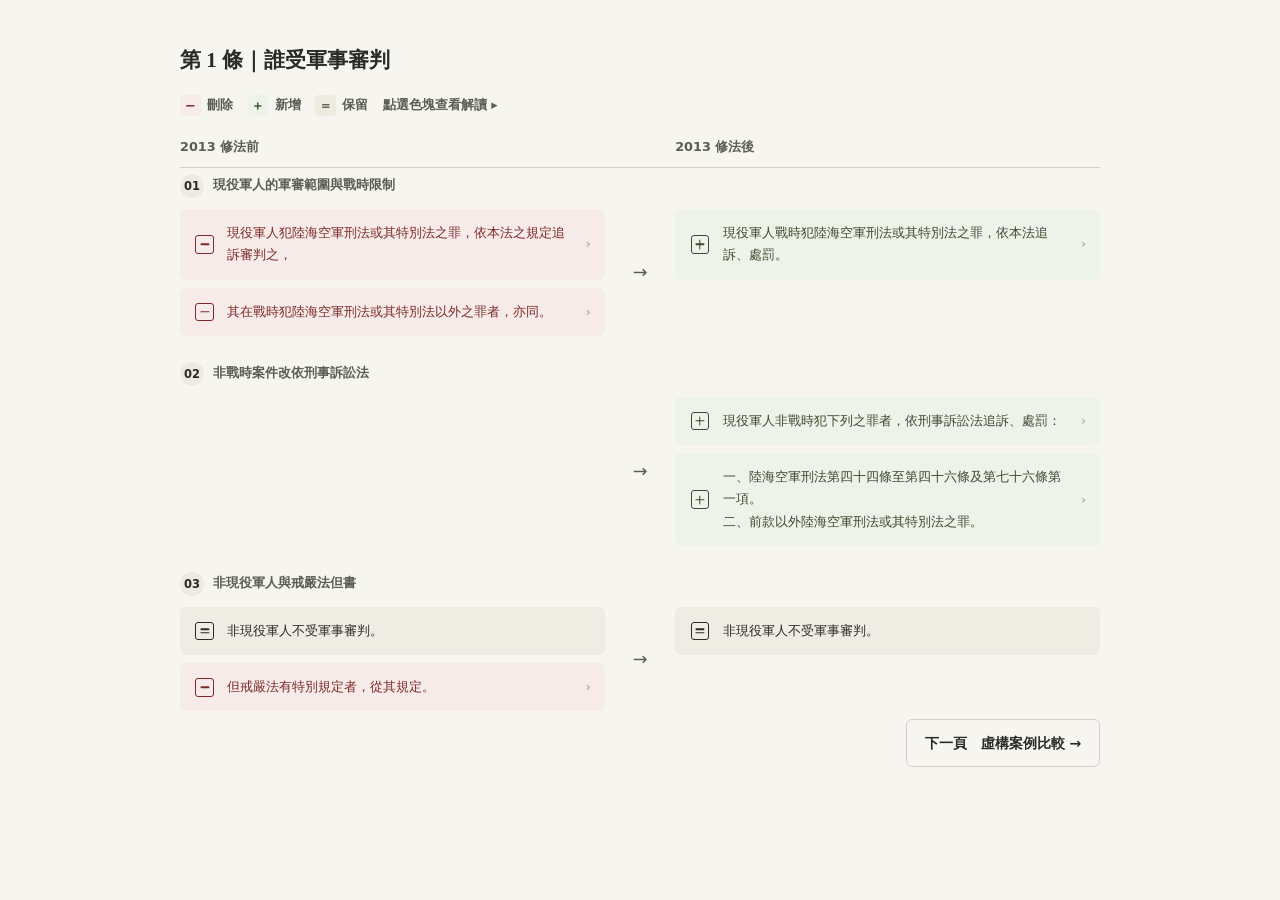
==== assets/interactive-002.html @ 4dfee051 "Add files via upload" ====
<!doctype html>
<html lang="zh-Hant-TW">
<head>
  <meta charset="utf-8">
  <meta name="viewport" content="width=device-width, initial-scale=1">
  <meta name="description" content="2013年軍事審判法修法、2025年草案方向與三宗案件的互動解析。">
  <title>軍審權，如何離開又可能回到平時？</title>
  <style>
    :root{--ink:#292A28;--muted:#5b5c53;--paper:#F7F5EF;--paper2:#EDEAE0;--paper3:#E8E3D3;--line:#292A28;--line-soft:rgba(41,42,40,.18);--mil:#4B5240;--milsoft:#E4E8DE;--civil:#2f4f66;--civilsoft:#E3E9EE;--add:#EEF3E9;--addink:#3c4a30;--del:#F6EBE8;--delink:#7A2A28;--draft:#A9803F;--draftsoft:#F5EEDD;--gold:#A9803F;--focus:#7A2A28}
    *{box-sizing:border-box}
    html{scroll-behavior:smooth}
    @media(prefers-reduced-motion:reduce){html{scroll-behavior:auto}}
    body{margin:0;background:var(--paper);color:var(--ink);font-family:"Noto Sans TC","PingFang TC","Microsoft JhengHei",system-ui,sans-serif;line-height:1.75;font-size:16px}
    button,a,summary{font:inherit}
    button{color:inherit;cursor:pointer}
    button:focus-visible,a:focus-visible,summary:focus-visible{outline:2px solid var(--focus);outline-offset:2px}
    .eyebrow{margin:0 0 .5rem;font-size:.78rem;font-weight:700;letter-spacing:.12em;color:var(--muted)}
    .section-note{margin:.15rem 0 0;font-size:.72rem;font-weight:400;letter-spacing:0;color:var(--muted);line-height:1.6}

    main{display:block}
    .page-view[hidden]{display:none}
    .section{width:min(920px,calc(100% - 3rem));margin:0 auto;padding:2.6rem 0 .5rem}
    .section-cases{padding-top:2.6rem;padding-bottom:.5rem}
    .section-number{display:none}
    .section-intro{max-width:640px;margin:0 0 1.8rem}
    .section-intro h2{font-family:"Noto Serif TC","Songti TC",serif;font-weight:700;font-size:clamp(1.5rem,3vw,2rem);line-height:1.3;margin:0 0 .6rem}
    .section-intro>p:last-child{color:var(--muted);font-size:.95rem;margin:0}

    /* 條文分頁 */
    .tabs{display:flex;gap:.4rem;border-bottom:1px solid var(--line-soft);margin-bottom:1.6rem;padding-bottom:0}
    .tabs button{border:1px solid var(--line-soft);background:var(--paper);border-radius:6px 6px 0 0;border-bottom:0;padding:.55rem 1rem;font-weight:700;font-size:.9rem;color:var(--muted)}
    .tabs button[aria-selected=true]{background:var(--ink);color:var(--paper);border-color:var(--ink)}

    .diff-heading{margin-bottom:1rem}
    .diff-heading h3{margin:0 0 .2rem;font-family:"Noto Serif TC",serif;font-weight:700;font-size:1.3rem}
    .diff-heading p{margin:0;color:var(--muted);font-size:.9rem}

    /* 圖例 */
    .legend{display:flex;align-items:center;gap:.9rem;flex-wrap:wrap;margin:0 0 1.2rem;font-size:.82rem;color:var(--muted)}
    .legend-hint{font-size:.8rem;color:var(--muted)}
    .legend span{display:inline-flex;gap:.4rem;align-items:center;font-weight:700}
    .legend b{width:1.3rem;height:1.3rem;display:grid;place-items:center;background:var(--paper2);border-radius:4px}
    .legend .minus b{background:var(--del);color:var(--delink)}
    .legend .plus b{background:var(--add);color:var(--addink)}
    .legend .same b{color:var(--muted)}

    .change-nav{display:flex;justify-content:flex-end;margin-bottom:.8rem}

    /* 對照表頭：僅桌面顯示 */
    .diff-head{display:none}
    @media(min-width:681px){
      .diff-head{display:grid;grid-template-columns:1fr 2rem 1fr;gap:.5rem 1.2rem;padding:0 0 .5rem;margin-bottom:.4rem;border-bottom:1px solid var(--line-soft);font-size:.8rem;font-weight:700;color:var(--muted)}
      .diff-head span:last-child{grid-column:3}
      .diff-head-spacer{visibility:hidden}
    }

    #diff-body{display:flex;flex-direction:column;gap:1.6rem}
    .diff-row{display:block}
    .diff-row-label{display:flex;align-items:center;gap:.55rem;margin:0 0 .7rem;font-size:.82rem;font-weight:700;color:var(--muted)}
    .diff-row-index{display:inline-flex;align-items:center;justify-content:center;width:1.5rem;height:1.5rem;flex:0 0 auto;border-radius:50%;background:var(--paper2);color:var(--ink);font-size:.72rem;font-weight:700}
    .diff-row-cells{display:grid;grid-template-columns:1fr;gap:.8rem 1.2rem;align-items:start}
    .diff-row-connector{display:none}
    @media(min-width:681px){
      .diff-row-cells{grid-template-columns:1fr 2rem 1fr}
      .diff-row-connector{display:flex;align-self:center;justify-self:center;color:var(--muted);font-size:1.1rem}
    }

    .diff-cell{min-width:0}
    .diff-cell.empty{display:block}
    .mobile-label{display:block;font-size:.76rem;font-weight:700;color:var(--muted);margin-bottom:.4rem}
    @media(min-width:681px){.mobile-label{display:none}}

    .legal-copy{display:flex;flex-direction:column;gap:.5rem}
    .piece{display:grid;grid-template-columns:1.4rem minmax(0,1fr);align-items:start;column-gap:.6rem;width:100%;border:1px solid transparent;border-radius:6px;padding:.75rem .9rem;text-align:left;white-space:pre-wrap;line-height:1.7;font-size:.82rem;background:var(--paper2)}
    .piece.deleted{background:var(--del);color:var(--delink)}
    .piece.added{background:var(--add);color:var(--addink)}
    .piece.same{background:rgba(235,231,221,.6);color:var(--ink)}
    .piece-button{cursor:pointer;position:relative;padding-right:2.1rem}
    .piece-button::after{content:"›";position:absolute;right:.8rem;top:50%;transform:translateY(-50%);font-weight:700;opacity:.35}
    .piece-button:hover{border-color:currentColor}
    .piece-button:hover::after,.piece-button:focus-visible::after{opacity:.9}
    .piece-button.is-active{border-color:currentColor}
    .piece-button.is-active::after{content:"✓";opacity:1;font-size:.85em}
    .piece .sign{grid-column:1;grid-row:1;align-self:center;position:relative;width:1.15rem;height:1.15rem;border:1.5px solid currentColor;border-radius:3px;font-size:0;line-height:1;display:inline-block}
    .piece .sign::before,.piece .sign::after{content:"";position:absolute;left:50%;top:50%;width:56%;height:1.5px;border-radius:99px;background:currentColor;transform:translate(-50%,-50%)}
    .piece.added .sign::after{width:1.5px;height:56%}
    .piece.deleted .sign::after{display:none}
    .piece.same .sign::before{top:39%}
    .piece.same .sign::after{top:61%}
    .piece-text{grid-column:2;grid-row:1;min-width:0}

    .effect{margin:0 0 1.2rem;padding:1.1rem 1.3rem;background:var(--paper2);border-radius:8px}
    .effect h3{font-family:"Noto Serif TC",serif;font-size:1.1rem;margin:0 0 .3rem}
    .effect #detail-plain{margin:0;max-width:720px;font-size:.92rem;line-height:1.7}
    .effect .eyebrow{margin-bottom:.35rem}
    #effect-dialog{margin:auto;width:min(520px,calc(100% - 2rem));max-height:none}
    .effect-dialog-head{display:flex;justify-content:space-between;align-items:flex-start;gap:1rem;margin-bottom:.6rem}
    .effect-dialog-head .eyebrow{margin:0}
    #effect-dialog-close{border:1px solid var(--line-soft);background:transparent;width:1.8rem;height:1.8rem;border-radius:6px;font-size:1rem;line-height:1;cursor:pointer;flex:0 0 auto;color:var(--muted)}
    #effect-dialog-close:hover{border-color:var(--ink);color:var(--ink)}

    .pager{width:min(920px,calc(100% - 3rem));margin:0 auto .8rem;display:flex;justify-content:space-between;gap:1rem}
    .pager button{border:1px solid var(--line-soft);background:transparent;padding:.65rem 1.1rem;border-radius:6px;font-weight:700;font-size:.88rem}
    .pager button:hover{border-color:var(--ink)}
    .pager .next{margin-left:auto}

    dialog{width:min(760px,calc(100% - 2rem));max-height:85vh;border:1px solid var(--line-soft);border-radius:10px;background:var(--paper);color:var(--ink);padding:1.4rem}
    dialog::backdrop{background:rgba(8,13,11,.6)}
    .dialog-head{display:flex;justify-content:space-between;gap:1rem;align-items:start;border-bottom:1px solid var(--line-soft);padding-bottom:.8rem;margin-bottom:1rem}
    .dialog-head h2{font-family:"Noto Serif TC",serif;font-size:1.2rem;margin:0}
    .dialog-head button{border:1px solid var(--line-soft);background:transparent;padding:.4rem .7rem;border-radius:6px;font-size:.82rem}
    
    /* 案件比較 */
    .case-controls{margin-bottom:1.4rem}
    .case-selector{display:flex;gap:.4rem;flex-wrap:wrap}
    .case-selector button{border:1px solid var(--line-soft);background:var(--paper);padding:.5rem .95rem;border-radius:20px;font-weight:700;font-size:.85rem;color:var(--muted)}
    .case-selector button[aria-pressed=true]{background:var(--ink);color:var(--paper);border-color:var(--ink)}

    .case-grid{display:block}
    .case-card{background:#fffdf9;border:1px solid var(--line-soft);border-radius:10px;overflow:hidden}
    .case-top{display:flex;justify-content:space-between;gap:1rem;font-size:.78rem;font-weight:700;color:var(--muted);padding:1.2rem 1.4rem 0}
    .case-card h3{font-family:"Noto Serif TC",serif;line-height:1.4;font-size:1.25rem;margin:.6rem 0 .2rem;padding:0 1.4rem}
    .person{margin:0;color:var(--muted);font-size:.85rem;padding:0 1.4rem}
    .facts{margin:.9rem 0;font-size:.92rem;line-height:1.75;padding:0 1.4rem}
    .question{font-weight:700;background:var(--paper2);margin:0 1.4rem 1.2rem;padding:.8rem 1rem;border-radius:6px;font-size:.92rem}
    .case-card details{margin:0 1.4rem 1.3rem;font-size:.85rem}
    .case-card summary{cursor:pointer;font-weight:700;color:var(--muted)}
    .case-card details ul{padding-left:1.2rem;font-size:.85rem;line-height:1.7;margin:.5rem 0}

    .outcome-col{border-top:1px solid var(--line-soft)}
    .outcome-row-label{margin:0;padding:1rem 1.4rem .3rem;font-size:.8rem;font-weight:700;color:var(--muted)}
    .outcome-row{display:flex;flex-direction:column}
    .outcome{padding:1rem 1.4rem;border-top:1px solid var(--line-soft)}
    .outcome.military{background:var(--milsoft)}
    .outcome.civil{background:var(--civilsoft)}
    .outcome.draft{background:var(--draftsoft)}
    .outcome-era{margin:0;font-size:.76rem;font-weight:700;color:var(--muted)}
    .outcome h4{font-family:"Noto Serif TC",serif;font-size:1.1rem;margin:.3rem 0 .5rem}
    .route{display:flex;flex-wrap:wrap;gap:.5rem;align-items:center;font-size:.84rem;font-weight:700;margin-bottom:.5rem}
    .route span{padding:.15rem .4rem;background:var(--paper);border-radius:4px}
    .outcome-reason{margin:0;font-size:.86rem;line-height:1.7;color:var(--ink)}

    @media(min-width:681px){
      .case-card{display:grid;grid-template-columns:1fr 1.1fr}
      .case-left{padding:1.6rem 0;display:flex;flex-direction:column}
      .case-top,.case-card h3,.person,.facts,.question,.case-card details{padding-left:1.8rem;padding-right:1.8rem}
      .case-card details{margin-top:auto}
      .outcome-col{border-top:0;border-left:1px solid var(--line-soft)}
      .outcome-row-label{padding:1.6rem 1.8rem .4rem}
      .outcome{padding:1rem 1.8rem}
    }

    @media(max-width:680px){
      .section{width:min(100% - 1.2rem,920px);padding:2rem 0}
      .pager{width:min(100% - 1.2rem,920px)}
      .diff-heading,.effect{padding-left:0}
    }
    /* 桌機版由外層視窗顯示凸出的文件索引標籤，此處內部分頁改為隱藏。 */
    @media(min-width:769px){
      #diff .tabs{display:none}
      #cases .case-controls{display:none}
    }
  </style>
</head>
<body>
  <main>
    <div class="page-view" data-page-view="diff">
    <section id="diff" class="section"><div class="section-number">01</div>
      <div class="tabs" role="tablist" aria-label="選擇比較條文"><button data-article="1" role="tab" aria-selected="true">第 1 條</button><button data-article="34" role="tab" aria-selected="false">第 34 條</button><button data-article="237" role="tab" aria-selected="false">第 237 條</button></div>
      <div class="diff-heading"><div><h3 id="article-title"></h3></div></div>
      <div class="legend" role="note" aria-label="圖例"><span class="minus"><b>−</b>刪除</span><span class="plus"><b>＋</b>新增</span><span class="same"><b>＝</b>保留</span><span class="legend-hint">點選色塊查看解讀 ▸</span></div>
      <div class="diff-head"><span>2013 修法前</span><span class="diff-head-spacer" aria-hidden="true"></span><span>2013 修法後</span></div><div id="diff-body" role="tabpanel"></div>
    </section>
    <div class="pager"><button type="button" class="next" data-goto="cases">下一頁　虛構案例比較 →</button></div>
    </div>
    <div class="page-view" data-page-view="cases" hidden>
    <section id="cases" class="section section-cases"><div class="section-number">02</div><div class="section-intro"><p class="eyebrow">虛構案例比較</p><p class="section-note">以下情境僅用於理解制度，不影射真實人物，也不代表法院對犯罪成立與否的最終認定</p></div>
      <div class="case-controls"><div class="case-selector" aria-label="選擇案件"><button type="button" data-case-index="0" aria-pressed="true">01　涉密</button><button type="button" data-case-index="1" aria-pressed="false">02　酒駕</button><button type="button" data-case-index="2" aria-pressed="false">03　戰時命令</button></div></div><div class="case-grid" id="case-grid"></div>
    </section>
    <div class="pager pager-plain"><button type="button" data-goto="diff">← 上一頁</button></div>
    </div>
  </main>
  <dialog id="effect-dialog" class="effect" aria-labelledby="effect-eyebrow"><div class="effect-dialog-head"><p class="eyebrow" id="effect-eyebrow">法律白話文</p><button type="button" id="effect-dialog-close" aria-label="關閉">×</button></div><p id="detail-plain"></p></dialog>
  <script>
  const articles={
    "1":{title:"第 1 條｜誰受軍事審判",detail:["核心變化","平時現役軍人所犯的軍法罪，改依《刑事訴訟法》由普通司法體系追訴、審判；軍事審判的核心適用範圍縮至戰時。","案件流向：平時軍事案件，由軍事司法移往普通司法。"],rows:[
      {before:[p("deleted","現役軍人犯陸海空軍刑法或其特別法之罪，依本法之規定追訴審判之，","刪除原本的概括管轄","舊法以現役軍人犯軍法罪作為軍事審判的主要管轄基礎，沒有先以平時、戰時切開。","足以涵蓋平時軍法罪的概括規定被移除。"),p("deleted","其在戰時犯陸海空軍刑法或其特別法以外之罪者，亦同。","重寫戰時規則","舊法另處理戰時所犯軍法以外犯罪；新法改用新的平戰架構。","管轄標準改成明列戰時與非戰時。")],after:[p("added","現役軍人戰時犯陸海空軍刑法或其特別法之罪，依本法追訴、處罰。","新增「戰時」限制","「戰時」成為適用軍事審判法的關鍵門檻，顯示2013年改革並未完全廢除軍審。","戰時軍事犯罪仍由軍事司法處理。")]},
      {before:[],after:[p("added","現役軍人非戰時犯下列之罪者，依刑事訴訟法追訴、處罰：","新增非戰時分流","平時軍法案件改交普通司法，不代表軍人不再負刑責。","普通檢察官偵查、普通法院審判。"),p("added","一、陸海空軍刑法第四十四條至第四十六條及第七十六條第一項。\n二、前款以外陸海空軍刑法或其特別法之罪。","列出平時適用範圍","兩款合併處理現役軍人在非戰時所犯的軍法罪。","建立平時由普通司法處理的整體架構。")]},
      {before:[p("same","非現役軍人不受軍事審判。"),p("deleted","但戒嚴法有特別規定者，從其規定。","刪除戒嚴法但書","非現役軍人不受軍審的原則保留，但戒嚴法例外文字被刪除。","條文不再保留此概括例外。")],after:[p("same","非現役軍人不受軍事審判。")]}]},
    "34":{title:"第 34 條｜同一案件怎麼分流",dek:"當一宗案件同時包含不同犯罪事實，修法把整案併入哪一套程序的方向翻轉了。",detail:["管轄方向翻轉","修法前，只要部分犯罪事實應依軍審法審判，整案進入軍事司法；修法後，只要部分應依刑事訴訟法辦理，整案轉入普通司法。","混合案件的預設流向，從軍事司法翻轉為普通司法。"],rows:[{before:[p("deleted","犯罪事實之一部應依本法審判時，全部依本法審判之。","刪除軍審吸收規則","應受軍審的部分犯罪事實，可能把同案其他部分一併帶入軍事司法。","修法前整案方向：軍事審判法。")],after:[p("added","犯罪事實之一部應依刑事訴訟法追訴、審判時，全部依刑事訴訟法追訴、審判之。","新增普通司法吸收規則","只要一部分犯罪事實應由普通司法處理，整案便依刑事訴訟法追訴、審判。","修法後整案方向：普通司法體系。")]}]},
    "237":{title:"第 237 條｜舊案件如何移交",dek:"偵查中、審判中、已確定與執行中的案件，都需要過渡規則。",detail:["建立轉軌機制","2013年修正後，第237條由國安法停止適用條款，改寫為完整的案件移交與分階段施行規則。","制度變動同時作用於正在進行與正在執行的案件。"],rows:[
      {before:[p("deleted","國家安全法第八條第二項自中華民國九十年十月二日停止適用。","刪除原第237條","2013年以前，第237條是關於國家安全法第8條第2項停止適用的規定。","2013年以完整過渡規則取代原文。")],after:[p("added","本法中華民國一百零二年八月六日修正之條文施行前，已依本法開始偵查、審判或執行之第一條第二項案件，依下列規定處理之：","新增過渡規則入口","界定修法前已開始偵查、審判或執行的案件如何轉軌。","進行中的案件不因管轄改變而失去承辦機關。")]},
      {before:[],after:[p("added","一、偵查、審判程序尚未終結者，偵查中案件移送該管檢察官偵查，審判中案件移送該管法院審判。但本法修正施行前已依法定程序進行之訴訟程序，其效力不受影響。","偵查與審判移交","偵查中的案件交普通檢察官，審判中的案件交普通法院；移交前依法完成的程序原則上有效。","軍事檢察 → 普通檢察；軍事法院 → 普通法院。")]},
      {before:[],after:[p("added","二、裁判確定之案件，不得向該管法院上訴或抗告。但有再審或非常上訴之事由者，得依刑事訴訟法聲請再審或非常上訴。","已確定案件的救濟","改制不讓已確定裁判重新取得一般上訴或抗告，但保留再審與非常上訴。","一般救濟不重開；非常救濟保留。")]},
      {before:[],after:[p("added","三、刑事裁判尚未執行或在執行中者，移送該管檢察官指揮執行。","執行中的案件移交","尚未執行或正在執行的刑事裁判，改由普通檢察官指揮執行。","執行權一併移往普通司法。")]},
      {before:[],after:[p("added","本法中華民國一百零二年八月六日修正之條文，除第一條第二項第二款自公布後五個月施行外，自公布日施行。","兩階段施行","多數修正自公布日施行，第1條第2項第2款保留五個月準備期。","制度轉換不是同一天一次完成。")]}]}
  };
  function p(kind,text,label="",effect="",impact=""){return{kind,text,label,effect,impact}}
  const segmentLabels={
    "1":["現役軍人的軍審範圍與戰時限制","非戰時案件改依刑事訴訟法","非現役軍人與戒嚴法但書"],
    "34":["同案犯罪事實的整體管轄"],
    "237":["過渡規則與適用案件","偵查中、審判中案件","裁判確定案件的救濟","尚未執行或執行中案件","兩階段施行日期"]
  };
  const fullTexts={
    "1":{
      before:"現役軍人犯陸海空軍刑法或其特別法之罪，依本法之規定追訴審判之，其在戰時犯陸海空軍刑法或其特別法以外之罪者，亦同。\n\n非現役軍人不受軍事審判。但戒嚴法有特別規定者，從其規定。",
      after:"現役軍人戰時犯陸海空軍刑法或其特別法之罪，依本法追訴、處罰。\n\n現役軍人非戰時犯下列之罪者，依刑事訴訟法追訴、處罰：\n一、陸海空軍刑法第四十四條至第四十六條及第七十六條第一項。\n二、前款以外陸海空軍刑法或其特別法之罪。\n\n非現役軍人不受軍事審判。"
    },
    "34":{
      before:"犯罪事實之一部應依本法審判時，全部依本法審判之。",
      after:"犯罪事實之一部應依刑事訴訟法追訴、審判時，全部依刑事訴訟法追訴、審判之。"
    },
    "237":{
      before:"國家安全法第八條第二項自中華民國九十年十月二日停止適用。",
      after:"本法中華民國一百零二年八月六日修正之條文施行前，已依本法開始偵查、審判或執行之第一條第二項案件，依下列規定處理之：\n\n一、偵查、審判程序尚未終結者，偵查中案件移送該管檢察官偵查，審判中案件移送該管法院審判。但本法修正施行前已依法定程序進行之訴訟程序，其效力不受影響。\n\n二、裁判確定之案件，不得向該管法院上訴或抗告。但有再審或非常上訴之事由者，得依刑事訴訟法聲請再審或非常上訴。\n\n三、刑事裁判尚未執行或在執行中者，移送該管檢察官指揮執行。\n\n本法中華民國一百零二年八月六日修正之條文，除第一條第二項第二款自公布後五個月施行外，自公布日施行。"
    }
  };
  const eraLabels={pre:"2013 修法前",current:"2013 修法後／現行",draft:"2025 草案方向"};
  const caseData=[
    {index:"CASE 01",time:"非戰時",title:"作戰軍官涉嫌交付演訓部署資料",person:"現役軍官／作戰單位",facts:"林姓少校利用職務權限取得未公開的演訓部署資料，涉嫌將檔案交給境外人士。案件可能同時涉及軍事職務犯罪、國家安全與洩密相關規定。",question:"若案件發生在非戰時，會由誰偵查、審判？",basis:["《軍事審判法》第1條：平戰時管轄","《軍事審判法》第34條：同案不同犯罪事實的整體管轄","實際罪名仍須依證據及起訴內容判斷"],outcomes:{pre:o("軍事司法體系","軍事檢察機關 → 軍事法院","若起訴內容屬軍法罪，舊第1條使非戰時現役軍人也受軍事審判。","依當時《軍事審判法》偵查、審判。","獨立性、階級管轄及透明度是主要爭議。","是否屬軍法罪，仍取決於實際起訴罪名與事實。","military"),current:o("普通司法體系","普通檢察機關 → 普通法院","現行第1條規定，現役軍人非戰時所犯軍法罪依《刑事訴訟法》辦理。","適用普通刑事程序；機密證據另須處理保密。","由普通法院審判、辯護並依一般刑事程序救濟。","機密資料公開與辯方閱卷仍須個案平衡。","civil"),draft:o("可能回到軍事司法","擬由軍事檢察機關 → 軍事法院","國防部規劃把部分軍事職務犯罪納入非戰時軍審。","規劃重啟軍事偵審，研議全面強制辯護與廢除階級管轄。","軍法官獨立、強制辯護及審級須由最終法律具體化。","屬草案方向；罪名與程序以最終條文為準。","draft")}},
    {index:"CASE 02",time:"非戰時",title:"休假士兵酒駕，營區外撞傷騎士",person:"現役士兵／休假中",facts:"陳姓士兵休假期間在營區外飲酒後駕車，與機車碰撞並造成騎士受傷。行為與軍事職務、作戰命令及軍事機密無關。",question:"只因行為人是軍人，案件就會進軍事法院嗎？",basis:["軍人身分不等於所有犯罪都受軍事審判","酒駕與過失傷害屬一般刑事犯罪情境","刑事責任與軍中懲處是不同程序"],outcomes:{pre:o("普通司法體系","普通檢察機關 → 普通法院","舊第1條在非戰時主要以是否犯軍法罪劃定軍審；一般刑事犯罪不因軍人身分自動進軍審。","依《刑事訴訟法》辦理。","享有一般刑事程序的辯護與救濟。","部隊另行懲處不會取代刑事程序。","civil"),current:o("普通司法體系","普通檢察機關 → 普通法院","這是非戰時的一般刑事犯罪，與軍事職務無直接關聯。","依一般刑事程序辦理。","適用普通法院的辯護、證據調查與上訴制度。","刑事責任、行政責任與軍中懲處應分別判斷。","civil"),draft:o("仍由普通司法處理","普通檢察機關 → 普通法院","官方規劃指出，軍人一般犯罪仍由司法機關辦理。","原則上仍適用《刑事訴訟法》。","辯護與救濟維持普通司法程序。","最終仍以通過條文與個案罪名為準。","civil")}},
    {index:"CASE 03",time:"戰時假設",title:"防守軍官涉嫌違抗明確作戰命令",person:"現役軍官／戰時任務",facts:"本案例假設國家已依法進入戰時。王姓上尉負責防守任務，接獲明確作戰命令後涉嫌未依令執行，使部隊暴露於重大風險。",question:"2013年改革後，戰時軍事犯罪也改由普通法院嗎？",basis:["第1條保留戰時軍事犯罪的軍審管轄","戰時認定與命令合法性仍須依法判斷","本案例不預設犯罪成立"],outcomes:{pre:o("軍事司法體系","軍事檢察機關 → 軍事法院","現役軍人在戰時涉嫌軍法罪，屬軍事審判核心範圍。","依《軍事審判法》辦理。","仍須保障辯護、證據調查及法定救濟。","命令是否明確、合法及能否履行均須調查。","military"),current:o("軍事司法體系","軍事檢察機關 → 軍事法院","現行第1條仍規定，現役軍人戰時犯軍法罪依軍審法追訴、處罰。","適用戰時軍事審判程序。","戰時軍審仍受憲法與正當法律程序拘束。","本案例的戰時是法律假設，不等同緊張情勢或演習。","military"),draft:o("軍事司法體系","軍事檢察機關 → 軍事法院","2025草案主要改動非戰時管轄；戰時軍事犯罪原已在軍審範圍。","預期仍由軍事司法處理，程序須看最終修法。","獨立性、強制辯護與審級設計也影響戰時程序。","草案審級、覆核與緊急程序尚待確認。","draft")}}
  ];
  function o(destination,route,reason,procedure,rights,uncertainty,status){return{destination,route,reason,procedure,rights,uncertainty,status}}
  let selectedArticle="1",selectedCase=0;
  const CASE_ERA_ORDER=["pre","current","draft"];
  const $=s=>document.querySelector(s),$$=s=>[...document.querySelectorAll(s)];
  function setDetail(d,kind){
    const [label,effect,impact]=d;
    const sentence=[effect,impact].filter(Boolean).join("");
    $("#detail-plain").innerHTML=label?`<strong>${label}：</strong>${sentence}`:sentence;
    const panel=$("#effect-dialog");
    panel.classList.remove("kind-added","kind-deleted","kind-same","kind-default");
    panel.classList.add(kind?`kind-${kind}`:"kind-default");
  }
  const effectDialog=$("#effect-dialog");
  function openEffect(){
    if(!effectDialog.open) effectDialog.showModal();
  }
  $("#effect-dialog-close").onclick=()=>effectDialog.close();
  effectDialog.addEventListener("click",e=>{if(e.target===effectDialog)effectDialog.close()});
  function fitDiff(){
    const body=$("#diff-body");
    if(!body) return;
    body.style.removeProperty("--fit");
  }
  window.addEventListener("resize",()=>{clearTimeout(window.__diffFitT);window.__diffFitT=setTimeout(fitDiff,120)});
  function renderArticle(){
    const a=articles[selectedArticle];
    $("#diff").dataset.article=selectedArticle;
    $("#article-title").textContent=a.title;
    setDetail(a.detail,null);
    const rows=a.rows.map((row,index)=>{
      const wrap=document.createElement("div");
      wrap.className="diff-row";
      const segLabel=segmentLabels[selectedArticle][index];
      wrap.dataset.segment=segLabel;
      wrap.setAttribute("aria-label",segLabel);
      const label=document.createElement("p");
      label.className="diff-row-label";
      label.innerHTML=`<span class="diff-row-index">${String(index+1).padStart(2,"0")}</span>${segLabel}`;
      const cells=document.createElement("div");
      cells.className="diff-row-cells";
      const connector=document.createElement("span");
      connector.className="diff-row-connector";
      connector.setAttribute("aria-hidden","true");
      connector.textContent="→";
      cells.append(cell(row.before,"before"),connector,cell(row.after,"after"));
      wrap.append(label,cells);
      return wrap;
    });
    $("#diff-body").replaceChildren(...rows);
    $$('[data-article]').forEach(b=>b.setAttribute("aria-selected",String(b.dataset.article===selectedArticle)));
    fitDiff();
  }

  function cell(pieces,side){const c=document.createElement("div");c.className=`diff-cell ${side}`;if(!pieces||!pieces.length){c.classList.add("empty");c.setAttribute("aria-hidden","true");return c}const label=document.createElement("span");label.className="mobile-label";label.textContent=side==="before"?"修法前":"修法後";const copy=document.createElement("div");copy.className="legal-copy";pieces.forEach(x=>{const el=x.kind==="same"?document.createElement("span"):document.createElement("button");if(el.tagName==="BUTTON"){el.type="button";el.className=`piece piece-button ${x.kind}`;el.setAttribute("aria-pressed","false");el.onclick=()=>{$$(".piece-button.is-active").forEach(b=>{b.classList.remove("is-active");b.setAttribute("aria-pressed","false")});el.classList.add("is-active");el.setAttribute("aria-pressed","true");setDetail([x.label,x.effect,x.impact],x.kind);openEffect()}}else el.className=`piece ${x.kind}`;const sign=document.createElement("span");sign.className="sign";sign.textContent=x.kind==="added"?"＋":x.kind==="deleted"?"−":"＝";const text=document.createElement("span");text.className="piece-text";text.textContent=x.text;el.append(sign,text);copy.append(el)});c.append(label,copy);return c}
  function renderCases(){
    $$('[data-case-index]').forEach(b=>b.setAttribute("aria-pressed",String(Number(b.dataset.caseIndex)===selectedCase)));
    const x=caseData[selectedCase];
    const outcomesHtml=CASE_ERA_ORDER.map(key=>{
      const y=x.outcomes[key];
      return `<div class="outcome ${y.status}" aria-live="polite">
        <p class="outcome-era">${eraLabels[key]}</p>
        <h4>${y.destination}</h4>
        <div class="route"><span>案件卷宗</span><b>→</b>${y.route}</div>
        <p class="outcome-reason">${y.reason}</p>
      </div>`;
    }).join("");
    const card=document.createElement("article");
    card.className="case-card";
    card.innerHTML=`<div class="case-left"><div class="case-top"><span>${x.index}</span><span>${x.time}</span></div><h3>${x.title}</h3><p class="person">${x.person}</p><p class="facts">${x.facts}</p><p class="question">${x.question}</p><details><summary>查看法律依據</summary><ul>${x.basis.map(b=>`<li>${b}</li>`).join("")}</ul></details></div><div class="outcome-col"><p class="outcome-row-label">同一案件，三個時期分別怎麼處理</p><div class="outcome-row">${outcomesHtml}</div></div>`;
    $("#case-grid").replaceChildren(card);
  }
  function showPage(page,scroll=true){$$('[data-page-view]').forEach(view=>view.hidden=view.dataset.pageView!==page);$$('[data-page]').forEach(button=>{if(button.dataset.page===page)button.setAttribute("aria-current","page");else button.removeAttribute("aria-current")});document.title=page==="diff"?"Diff｜軍事審判法互動解析":"虛構案例比較｜軍事審判法互動解析";history.replaceState(null,"",page==="cases"?"#cases":"#diff");if(scroll)window.scrollTo({top:0,behavior:"smooth"});try{parent.postMessage({militaryPage:page},"*")}catch(e){}if(page==="diff")fitDiff()}
  $$('[data-article]').forEach(b=>b.onclick=()=>{selectedArticle=b.dataset.article;renderArticle()});window.addEventListener("message",event=>{const article=String(event.data?.militaryArticle||"");if(articles[article]){selectedArticle=article;renderArticle()}if(typeof event.data?.militaryCase!=="undefined"){const idx=Number(event.data.militaryCase);if(caseData[idx]){selectedCase=idx;renderCases()}}});$$('[data-case-index]').forEach(b=>b.onclick=()=>{selectedCase=Number(b.dataset.caseIndex);renderCases()});$$('[data-page], [data-goto]').forEach(b=>b.onclick=()=>showPage(b.dataset.page||b.dataset.goto));renderArticle();renderCases();showPage(location.hash==="#cases"?"cases":"diff",false);
  </script>
</body>
</html>
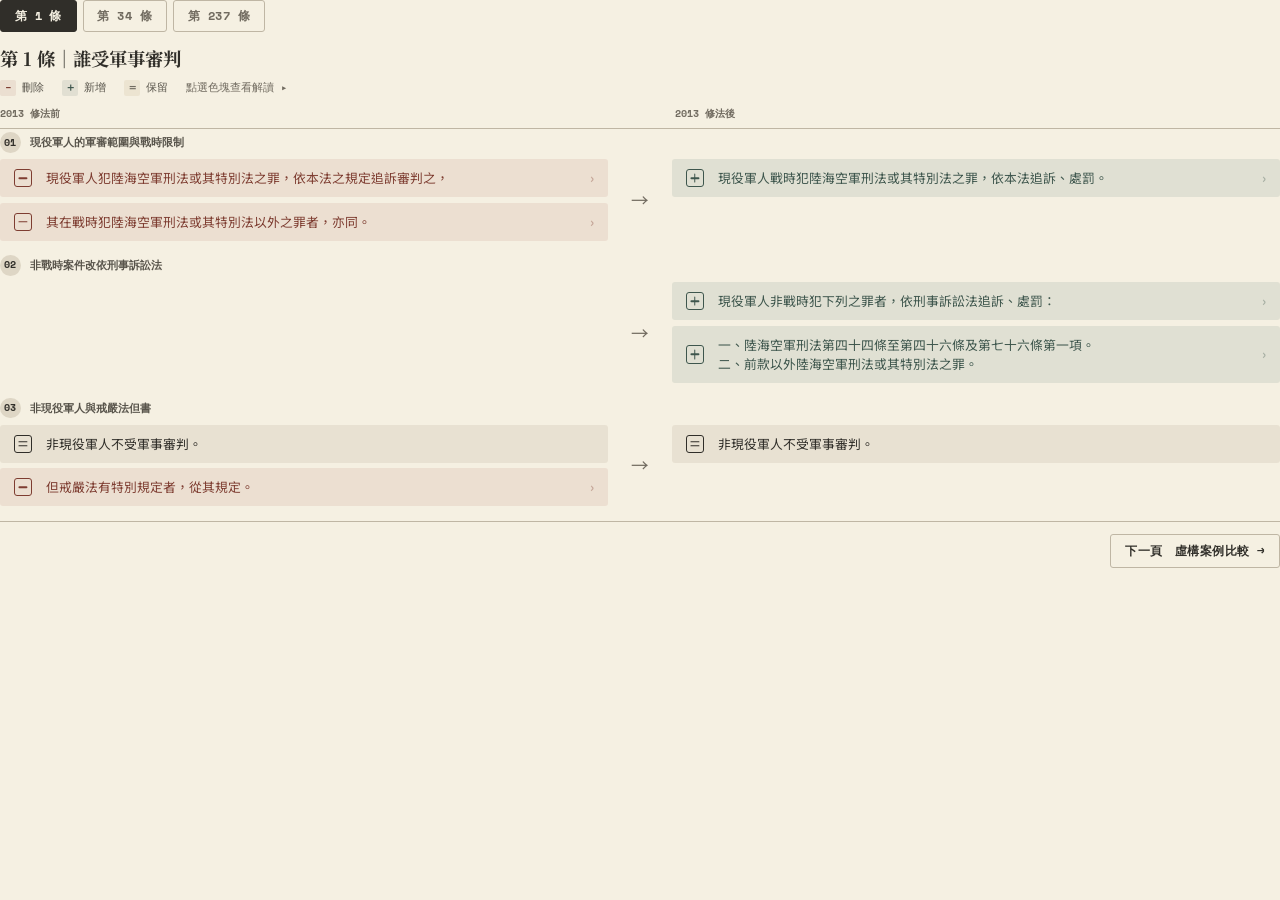
==== commit c5b763e3: "Add files via upload" ====
--- a/assets/interactive-002.html
+++ b/assets/interactive-002.html
@@ -6,10 +6,13 @@
   <meta name="description" content="2013年軍事審判法修法、2025年草案方向與三宗案件的互動解析。">
   <title>軍審權，如何離開又可能回到平時？</title>
   <style>
-    :root{--ink:#292A28;--muted:#5b5c53;--paper:#F7F5EF;--paper2:#EDEAE0;--paper3:#E8E3D3;--line:#292A28;--line-soft:rgba(41,42,40,.18);--mil:#4B5240;--milsoft:#E4E8DE;--civil:#2f4f66;--civilsoft:#E3E9EE;--add:#EEF3E9;--addink:#3c4a30;--del:#F6EBE8;--delink:#7A2A28;--draft:#A9803F;--draftsoft:#F5EEDD;--gold:#A9803F;--focus:#7A2A28}
+    @import url('https://fonts.googleapis.com/css2?family=Noto+Serif+TC:wght@500;700;900&family=Noto+Sans+TC:wght@400;500;700&family=Space+Mono:wght@400;700&display=swap');
+    /* 與「國防預算分配佔比」圖卡同一套設計：米色底、紅／金／墨綠配色、Space Mono 標註 */
+    :root{--ink:#302E29;--muted:#716B60;--ink-soft:#58544B;--paper:#F5F0E2;--paper2:#ECE4D1;--paper3:#DED6C5;--line:#302E29;--line-soft:rgba(110,101,85,.22);--rule:#BFB6A4;--mil:#4F6B61;--milsoft:rgba(79,107,97,.12);--civil:#58544B;--civilsoft:rgba(222,214,197,.55);--add:rgba(79,107,97,.12);--addink:#3E564D;--del:rgba(152,75,62,.10);--delink:#7E3D31;--draft:#C18F32;--draftsoft:rgba(193,143,50,.14);--gold:#C18F32;--focus:#7E3D31;--mono:'Space Mono',monospace}
     *{box-sizing:border-box}
     html{scroll-behavior:smooth}
     @media(prefers-reduced-motion:reduce){html{scroll-behavior:auto}}
+    html,body{overflow:hidden}
     body{margin:0;background:var(--paper);color:var(--ink);font-family:"Noto Sans TC","PingFang TC","Microsoft JhengHei",system-ui,sans-serif;line-height:1.75;font-size:16px}
     button,a,summary{font:inherit}
     button{color:inherit;cursor:pointer}
@@ -155,11 +158,82 @@
       .pager{width:min(100% - 1.2rem,920px)}
       .diff-heading,.effect{padding-left:0}
     }
-    /* 桌機版由外層視窗顯示凸出的文件索引標籤，此處內部分頁改為隱藏。 */
-    @media(min-width:769px){
-      #diff .tabs{display:none}
-      #cases .case-controls{display:none}
-    }
+
+    /* ---- 圖卡版面覆寫：外層圖卡已提供邊框與內距 ---- */
+    .section,.section-cases{width:100%;padding:0}
+    .pager{width:100%;margin:1.4rem 0 0;padding-top:1rem;border-top:1px solid var(--rule)}
+    .eyebrow,.section-note,.diff-head,.diff-row-label,.mobile-label,.outcome-era,.outcome-row-label,.case-top,.legend-hint{font-family:var(--mono)}
+    .eyebrow{font-size:10px;letter-spacing:.16em;color:#7E3D31}
+    .section-note{font-size:10.5px}
+    .tabs{border-bottom:0;margin-bottom:1.3rem;flex-wrap:wrap}
+    .tabs button{font-family:var(--mono);font-size:11.5px;letter-spacing:.04em;border-radius:3px;border:1px solid var(--rule);background:transparent}
+    .tabs button[aria-selected=true]{background:var(--ink);color:var(--paper);border-color:var(--ink)}
+    .legend{gap:9px 18px;margin:0 0 18px;font-family:var(--mono);font-size:11px;color:var(--ink-soft)}
+    .legend span{gap:6px;font-weight:400}
+    .legend b{width:16px;height:16px;border-radius:2px;font-size:11px;line-height:1}
+    .legend-hint{font-size:10.5px;color:var(--muted)}
+    .diff-head{font-size:10px;color:var(--muted);border-bottom-color:var(--rule)}
+    .diff-row-label{font-size:10.5px;color:var(--ink-soft)}
+    .diff-row-index{font-family:var(--mono);font-size:10px;background:var(--paper3);color:var(--ink)}
+    .piece{border-radius:3px}
+    .piece.same{background:var(--civilsoft)}
+    .effect,.question,.route span{border-radius:3px}
+    dialog{border-radius:3px;border-color:var(--rule)}
+    #effect-dialog{position:fixed;inset:auto 0 auto 0;padding:1.1rem 1.3rem}
+    #effect-dialog-close,.dialog-head button{border-radius:3px}
+    .pager button{font-family:var(--mono);font-size:11.5px;letter-spacing:.04em;border-radius:3px;border-color:var(--rule)}
+    .case-selector button{font-family:var(--mono);font-size:11.5px;border-radius:3px;background:transparent;border-color:var(--rule)}
+    .case-selector button[aria-pressed=true]{background:var(--ink);color:var(--paper);border-color:var(--ink)}
+    .case-card{background:#FAF6EC;border-color:var(--rule);border-radius:3px}
+    .case-top{font-size:10.5px}
+    .outcome-era{font-size:10px;letter-spacing:.06em}
+    .outcome-row-label{font-size:10.5px}
+    .case-card summary{font-family:var(--mono);font-size:11px}
+
+    /* ---- 壓縮行距與間隙 ---- */
+    body{line-height:1.6}
+    .tabs{margin-bottom:.9rem}
+    .tabs button{padding:.35rem .85rem}
+    .diff-heading{margin-bottom:.5rem}
+    .diff-heading h3{font-size:1.15rem;line-height:1.35}
+    .legend{margin-bottom:10px}
+    .diff-head{padding-bottom:.35rem;margin-bottom:.2rem}
+    #diff-body{gap:.9rem}
+    .diff-row-label{margin-bottom:.4rem}
+    .diff-row-index{width:1.3rem;height:1.3rem}
+    .legal-copy{gap:.35rem}
+    .diff-row-cells{gap:.5rem 1rem}
+    .piece{padding:.5rem .8rem;line-height:1.55;font-size:.8rem}
+    .pager{margin-top:.9rem;padding-top:.75rem;margin-bottom:0}
+    .pager button{padding:.45rem .9rem}
+    .section-intro{margin-bottom:.9rem}
+    .section-intro .eyebrow{margin-bottom:.2rem}
+    .case-controls{margin-bottom:.9rem}
+    .case-selector button{padding:.35rem .85rem}
+    .case-top{padding-top:.9rem}
+    .case-card h3{font-size:1.12rem;margin:.35rem 0 .1rem}
+    .facts{margin:.55rem 0;font-size:.86rem;line-height:1.6}
+    .question{margin-bottom:.8rem;padding:.55rem .85rem;font-size:.86rem}
+    .case-card details{margin-bottom:.9rem}
+    .case-card details ul{margin:.3rem 0;line-height:1.55}
+    .outcome{padding:.6rem 1.4rem}
+    .outcome h4{font-size:1rem;margin:.15rem 0 .3rem}
+    .route{margin-bottom:.3rem;font-size:.8rem}
+    .outcome-reason{font-size:.82rem;line-height:1.55}
+    .outcome-row-label{padding-top:.7rem}
+    @media(min-width:681px){
+      .case-left{padding:1rem 0}
+      .case-top,.case-card h3,.person,.facts,.question,.case-card details{padding-left:1.4rem;padding-right:1.4rem}
+      .question{margin-left:1.4rem;margin-right:1.4rem}
+      .outcome-row-label{padding:1rem 1.4rem .3rem}
+      .outcome{padding:.6rem 1.4rem}
+    }
+    /* 固定高度：以第1條與三則案例中最高者為準；超出的內容（如第237條）在區塊內捲動，換頁鈕緊接內容 */
+    .page-view{display:flex;flex-direction:column;height:var(--fixed-h,auto)}
+    .page-view[hidden]{display:none}
+    .page-view>.section{flex:0 1 auto;min-height:0;overflow-y:auto;padding-bottom:.9rem;scrollbar-width:thin;scrollbar-color:var(--rule) transparent}
+    .page-view>.pager{flex:none;margin-top:0}
+    .page-view>.section.has-more{-webkit-mask-image:linear-gradient(to bottom,#000 calc(100% - 56px),transparent);mask-image:linear-gradient(to bottom,#000 calc(100% - 56px),transparent)}
   </style>
 </head>
 <body>
@@ -234,8 +308,14 @@
     panel.classList.add(kind?`kind-${kind}`:"kind-default");
   }
   const effectDialog=$("#effect-dialog");
+  let lastPieceRect=null;
+  document.addEventListener("click",e=>{const b=e.target.closest&&e.target.closest(".piece-button");if(b)lastPieceRect=b.getBoundingClientRect()},true);
   function openEffect(){
     if(!effectDialog.open) effectDialog.showModal();
+    /* 一律置中於圖卡（iframe）正中間 */
+    const viewH=document.documentElement.clientHeight;
+    const h=effectDialog.offsetHeight;
+    effectDialog.style.top=Math.max(12,(viewH-h)/2)+"px";
   }
   $("#effect-dialog-close").onclick=()=>effectDialog.close();
   effectDialog.addEventListener("click",e=>{if(e.target===effectDialog)effectDialog.close()});
@@ -292,8 +372,51 @@
     card.innerHTML=`<div class="case-left"><div class="case-top"><span>${x.index}</span><span>${x.time}</span></div><h3>${x.title}</h3><p class="person">${x.person}</p><p class="facts">${x.facts}</p><p class="question">${x.question}</p><details><summary>查看法律依據</summary><ul>${x.basis.map(b=>`<li>${b}</li>`).join("")}</ul></details></div><div class="outcome-col"><p class="outcome-row-label">同一案件，三個時期分別怎麼處理</p><div class="outcome-row">${outcomesHtml}</div></div>`;
     $("#case-grid").replaceChildren(card);
   }
-  function showPage(page,scroll=true){$$('[data-page-view]').forEach(view=>view.hidden=view.dataset.pageView!==page);$$('[data-page]').forEach(button=>{if(button.dataset.page===page)button.setAttribute("aria-current","page");else button.removeAttribute("aria-current")});document.title=page==="diff"?"Diff｜軍事審判法互動解析":"虛構案例比較｜軍事審判法互動解析";history.replaceState(null,"",page==="cases"?"#cases":"#diff");if(scroll)window.scrollTo({top:0,behavior:"smooth"});try{parent.postMessage({militaryPage:page},"*")}catch(e){}if(page==="diff")fitDiff()}
+  function showPage(page,scroll=true){$$('[data-page-view]').forEach(view=>view.hidden=view.dataset.pageView!==page);$$('[data-page]').forEach(button=>{if(button.dataset.page===page)button.setAttribute("aria-current","page");else button.removeAttribute("aria-current")});document.title=page==="diff"?"Diff｜軍事審判法互動解析":"虛構案例比較｜軍事審判法互動解析";history.replaceState(null,"",page==="cases"?"#cases":"#diff");if(scroll)window.scrollTo({top:0,behavior:"smooth"});try{parent.postMessage({militaryPage:page,userAction:scroll},"*")}catch(e){}if(page==="diff")fitDiff()}
   $$('[data-article]').forEach(b=>b.onclick=()=>{selectedArticle=b.dataset.article;renderArticle()});window.addEventListener("message",event=>{const article=String(event.data?.militaryArticle||"");if(articles[article]){selectedArticle=article;renderArticle()}if(typeof event.data?.militaryCase!=="undefined"){const idx=Number(event.data.militaryCase);if(caseData[idx]){selectedCase=idx;renderCases()}}});$$('[data-case-index]').forEach(b=>b.onclick=()=>{selectedCase=Number(b.dataset.caseIndex);renderCases()});$$('[data-page], [data-goto]').forEach(b=>b.onclick=()=>showPage(b.dataset.page||b.dataset.goto));renderArticle();renderCases();showPage(location.hash==="#cases"?"cases":"diff",false);
+
+  /* 固定高度：量測第1條與每個案例（「查看法律依據」收合時）的高度，取最大值固定（第237條超出部分於區塊內捲動），
+     切換條文或案例時外層圖卡高度不變；僅在寬度改變或字型載入後重新量測。 */
+  (function(){
+    const mainEl=document.querySelector("main");
+    const views=$$('[data-page-view]');
+    let lastW=0,lastH=0;
+    function measure(){
+      const keepArticle=selectedArticle,keepCase=selectedCase;
+      const visible=views.map(v=>!v.hidden);
+      const openDetails=$$('.case-card details').map(x=>x.open);
+      document.documentElement.style.setProperty('--fixed-h','auto');
+      let maxH=0;
+      const showOnly=name=>views.forEach(v=>v.hidden=v.dataset.pageView!==name);
+      showOnly('diff');
+      ["1"].forEach(k=>{selectedArticle=k;renderArticle();maxH=Math.max(maxH,mainEl.getBoundingClientRect().height)});
+      showOnly('cases');
+      caseData.forEach((_,i)=>{selectedCase=i;renderCases();maxH=Math.max(maxH,mainEl.getBoundingClientRect().height)});
+      selectedArticle=keepArticle;selectedCase=keepCase;renderArticle();renderCases();
+      $$('.case-card details').forEach((x,i)=>x.open=!!openDetails[i]);
+      views.forEach((v,i)=>v.hidden=!visible[i]);
+      maxH=Math.ceil(maxH);
+      document.documentElement.style.setProperty('--fixed-h',maxH+'px');
+      lastW=window.innerWidth;
+      report();
+    }
+    function report(){
+      const h=Math.ceil(mainEl.getBoundingClientRect().height);
+      if(h&&h!==lastH&&window.parent!==window){lastH=h;window.parent.postMessage({type:"chart-frame-height",height:h},"*")}
+    }
+    measure();
+    if(document.fonts&&document.fonts.ready) document.fonts.ready.then(measure);
+    window.addEventListener("load",measure);
+    window.addEventListener("resize",()=>{if(window.innerWidth!==lastW){clearTimeout(window.__measureT);window.__measureT=setTimeout(measure,120)}});
+    if("ResizeObserver" in window) new ResizeObserver(report).observe(mainEl);
+    /* 區塊內還有內容未顯示時，底部淡出提示可往下捲 */
+    const sections=$$('.page-view>.section');
+    const updateMore=()=>sections.forEach(sec=>sec.classList.toggle('has-more',sec.scrollHeight-sec.clientHeight-sec.scrollTop>4));
+    sections.forEach(sec=>sec.addEventListener('scroll',updateMore,{passive:true}));
+    if("MutationObserver" in window) new MutationObserver(()=>requestAnimationFrame(updateMore)).observe(mainEl,{subtree:true,childList:true,attributes:true,attributeFilter:['hidden','open']});
+    if("ResizeObserver" in window) sections.forEach(sec=>new ResizeObserver(updateMore).observe(sec));
+    updateMore();
+  })();
   </script>
 </body>
 </html>
